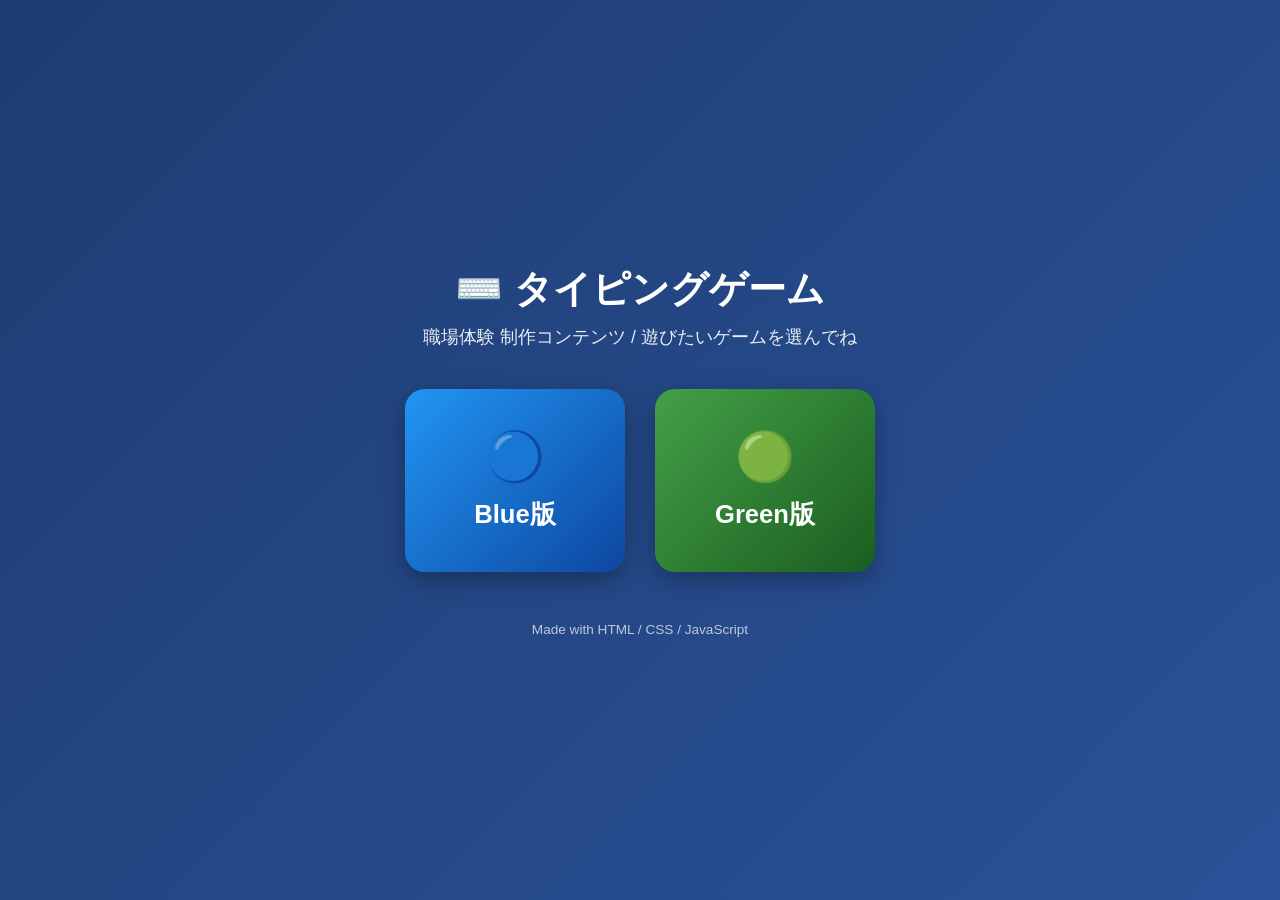
==== index.html @ 50fee98b "タイピングゲーム（職場体験コンテンツ）を追加 - ポータルページと blue/green の2チーム用フォルダを作成 - HTML/CSS/JS のみで動くタイピングゲーム - GitHub Acti" ====
<!DOCTYPE html>
<html lang="ja">
<head>
  <meta charset="UTF-8" />
  <meta name="viewport" content="width=device-width, initial-scale=1.0" />
  <title>タイピングゲーム ポータル</title>
  <style>
    * { box-sizing: border-box; margin: 0; padding: 0; }
    body {
      font-family: "Hiragino Kaku Gothic ProN", "Meiryo", sans-serif;
      min-height: 100vh;
      display: flex;
      flex-direction: column;
      align-items: center;
      justify-content: center;
      background: linear-gradient(135deg, #1e3c72, #2a5298);
      color: #fff;
      text-align: center;
      padding: 20px;
    }
    h1 { font-size: 2.4rem; margin-bottom: 10px; }
    p.lead { font-size: 1.1rem; margin-bottom: 40px; opacity: 0.9; }
    .cards { display: flex; gap: 30px; flex-wrap: wrap; justify-content: center; }
    .card {
      display: block;
      width: 220px;
      padding: 40px 20px;
      border-radius: 20px;
      text-decoration: none;
      color: #fff;
      font-size: 1.6rem;
      font-weight: bold;
      transition: transform 0.2s, box-shadow 0.2s;
      box-shadow: 0 8px 24px rgba(0,0,0,0.3);
    }
    .card:hover { transform: translateY(-8px); box-shadow: 0 14px 32px rgba(0,0,0,0.4); }
    .card .emoji { display: block; font-size: 3rem; margin-bottom: 12px; }
    .card.blue { background: linear-gradient(135deg, #2196f3, #0d47a1); }
    .card.green { background: linear-gradient(135deg, #43a047, #1b5e20); }
    footer { margin-top: 50px; font-size: 0.85rem; opacity: 0.7; }
  </style>
</head>
<body>
  <h1>⌨️ タイピングゲーム</h1>
  <p class="lead">職場体験 制作コンテンツ / 遊びたいゲームを選んでね</p>
  <div class="cards">
    <a class="card blue" href="./blue/">
      <span class="emoji">🔵</span>
      Blue版
    </a>
    <a class="card green" href="./green/">
      <span class="emoji">🟢</span>
      Green版
    </a>
  </div>
  <footer>Made with HTML / CSS / JavaScript</footer>
</body>
</html>
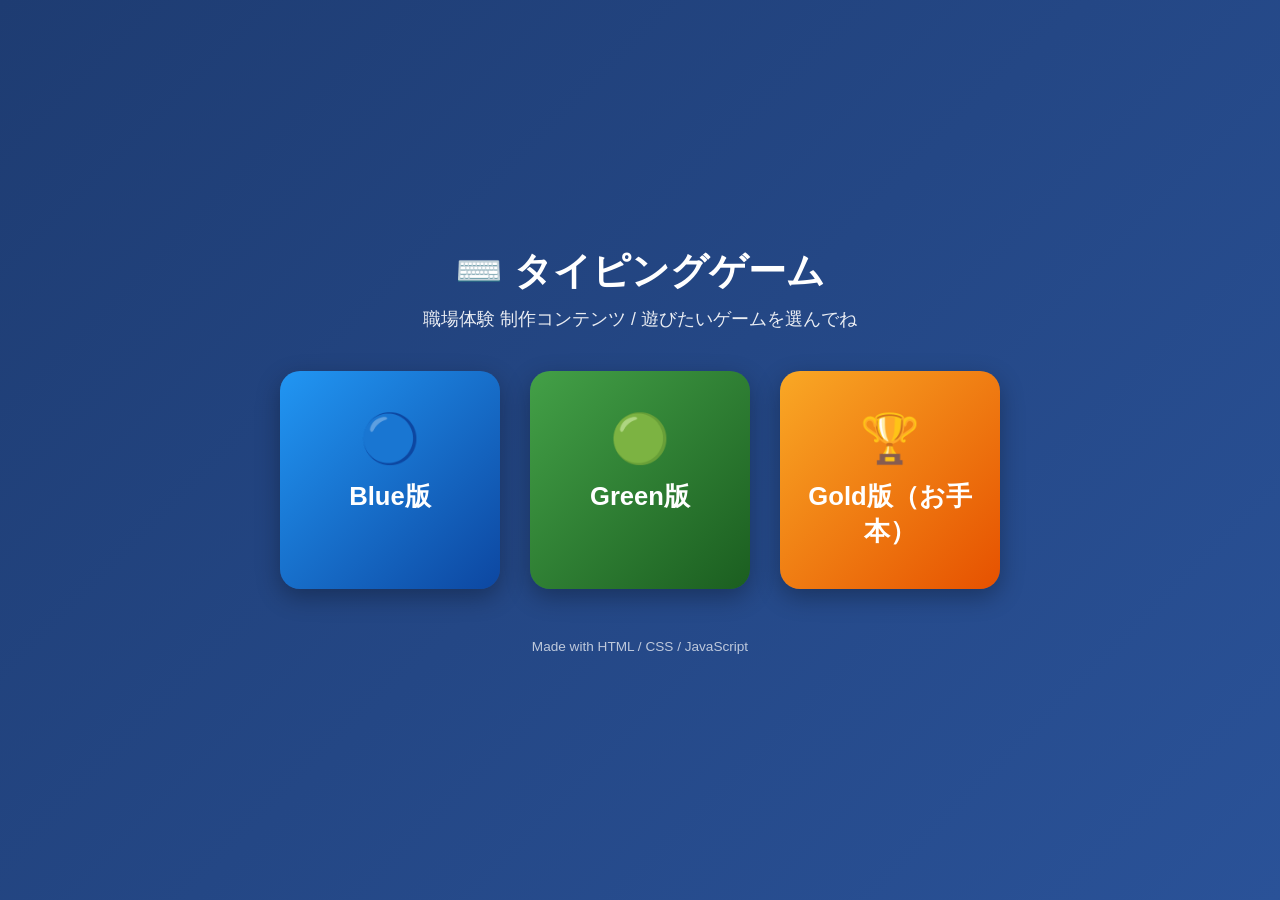
==== commit c6564a76: "gold（お手本）を追加し、blue/greenに練習用バグを埋め込み - gold/ に完成版を複製（金色テーマ・お手本）／ポータルにカード追加 - blue/green の各タイピングゲームに異な" ====
--- a/index.html
+++ b/index.html
@@ -37,6 +37,7 @@
     .card .emoji { display: block; font-size: 3rem; margin-bottom: 12px; }
     .card.blue { background: linear-gradient(135deg, #2196f3, #0d47a1); }
     .card.green { background: linear-gradient(135deg, #43a047, #1b5e20); }
+    .card.gold { background: linear-gradient(135deg, #f9a825, #e65100); }
     footer { margin-top: 50px; font-size: 0.85rem; opacity: 0.7; }
   </style>
 </head>
@@ -52,6 +53,10 @@
       <span class="emoji">🟢</span>
       Green版
     </a>
+    <a class="card gold" href="./gold/">
+      <span class="emoji">🏆</span>
+      Gold版（お手本）
+    </a>
   </div>
   <footer>Made with HTML / CSS / JavaScript</footer>
 </body>
